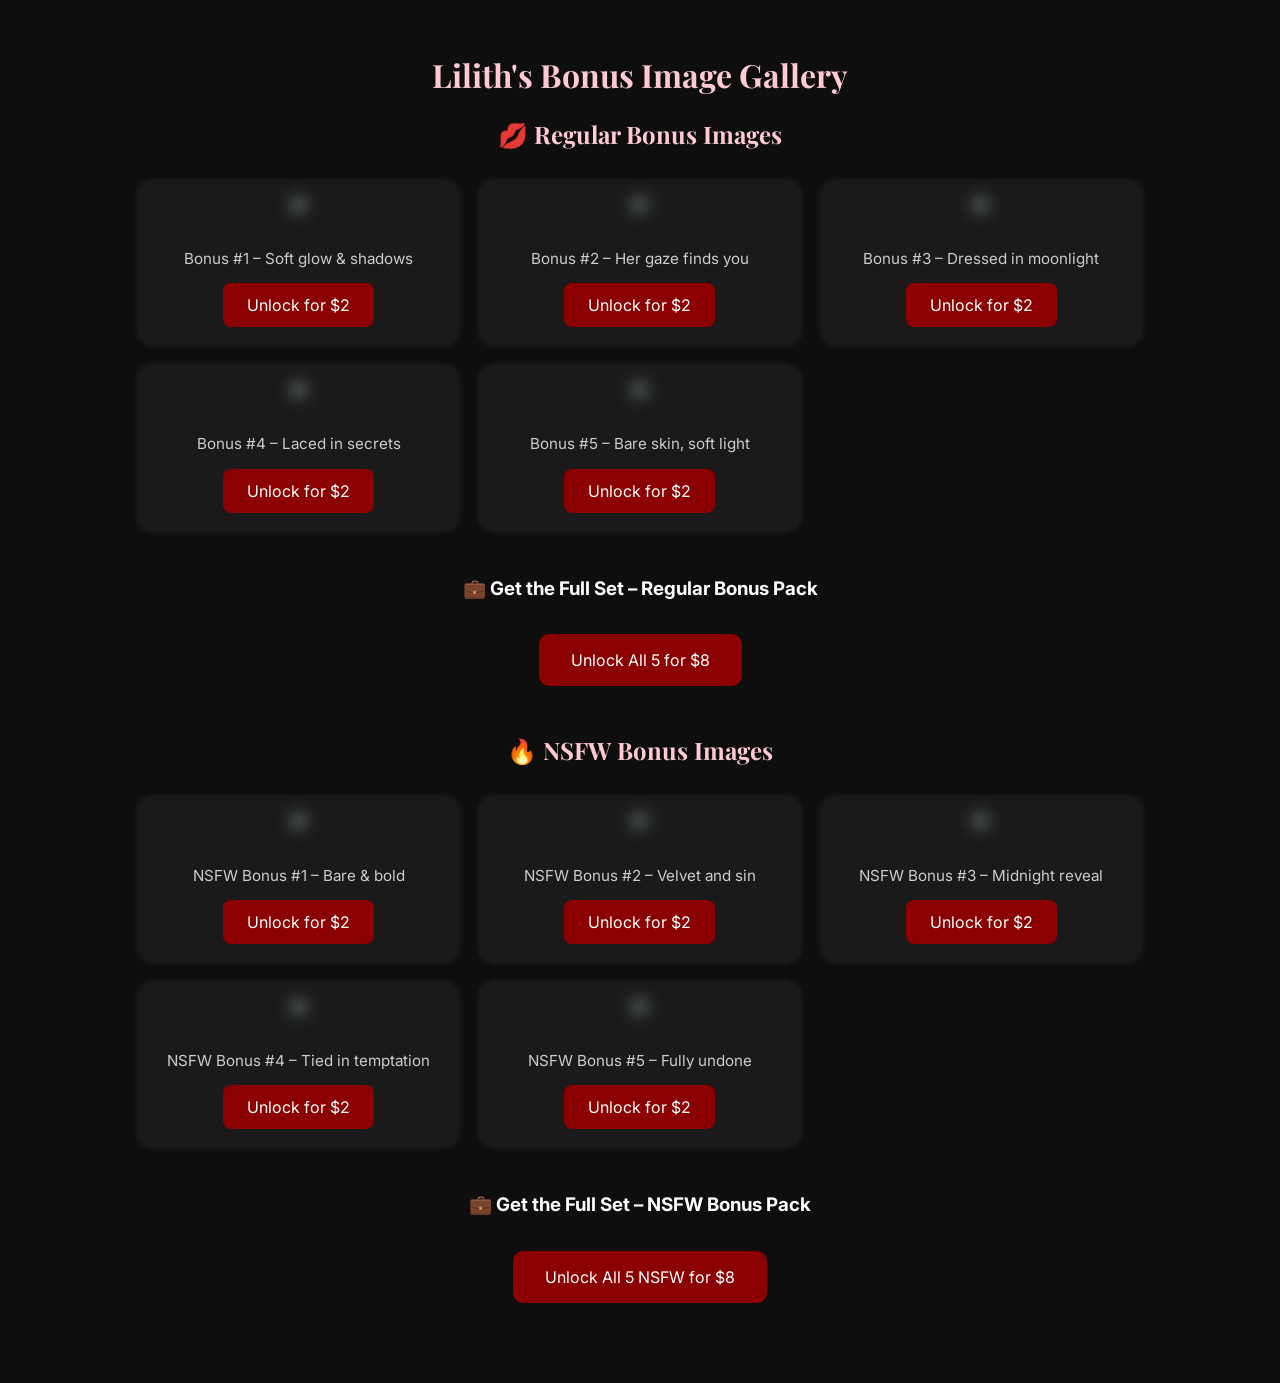
==== bonus-gallery.html @ 1da8d548 "Add files via upload" ====
<!DOCTYPE html>
<html lang="en">
<head>
  <meta charset="UTF-8">
  <meta name="viewport" content="width=device-width, initial-scale=1.0">
  <title>Lilith's Bonus Gallery</title>
  <link href="https://fonts.googleapis.com/css2?family=Playfair+Display&family=Inter&display=swap" rel="stylesheet">
  <style>
    body {
      background-color: #0e0e0e;
      color: #fff;
      font-family: 'Inter', sans-serif;
      padding: 2em;
      max-width: 1000px;
      margin: auto;
    }
    h1, h2 {
      font-family: 'Playfair Display', serif;
      color: #ffcad4;
      text-align: center;
    }
    .gallery-grid {
      display: grid;
      grid-template-columns: repeat(auto-fit, minmax(260px, 1fr));
      gap: 1.5em;
      margin-top: 2em;
    }
    .card {
      background-color: #1a1a1a;
      border-radius: 12px;
      box-shadow: 0 0 10px rgba(255, 202, 212, 0.15);
      overflow: hidden;
      text-align: center;
      padding: 1em;
    }
    .card img {
      width: 100%;
      filter: blur(8px) brightness(0.6);
      border-radius: 8px;
      margin-bottom: 1em;
    }
    .card p {
      font-size: 0.95em;
      color: #ccc;
      margin-bottom: 1em;
    }
    .card a {
      display: inline-block;
      padding: 0.75em 1.5em;
      background-color: #8b0000;
      color: #fff;
      text-decoration: none;
      border-radius: 8px;
    }
    .card a:hover {
      background-color: #a80000;
    }
    .bundle {
      text-align: center;
      margin: 3em 0;
    }
    .bundle a {
      display: inline-block;
      padding: 1em 2em;
      background-color: #8b0000;
      color: #fff;
      border-radius: 10px;
      text-decoration: none;
      margin-top: 1em;
    }
    .bundle a:hover {
      background-color: #a80000;
    }
  </style>
</head>
<body>
  <h1>Lilith's Bonus Image Gallery</h1>

  <h2>💋 Regular Bonus Images</h2>
  <div class="gallery-grid">
    <div class="card"><img src="images/locked-placeholder1.png"><p>Bonus #1 – Soft glow & shadows</p><a href="https://legendarycreations.gumroad.com/l/patlr" target="_blank">Unlock for $2</a></div>
    <div class="card"><img src="images/locked-placeholder2.png"><p>Bonus #2 – Her gaze finds you</p><a href="https://legendarycreations.gumroad.com/l/izino" target="_blank">Unlock for $2</a></div>
    <div class="card"><img src="images/locked-placeholder3.png"><p>Bonus #3 – Dressed in moonlight</p><a href="https://legendarycreations.gumroad.com/l/zzrfo" target="_blank">Unlock for $2</a></div>
    <div class="card"><img src="images/locked-placeholder4.png"><p>Bonus #4 – Laced in secrets</p><a href="https://legendarycreations.gumroad.com/l/tmpnr" target="_blank">Unlock for $2</a></div>
    <div class="card"><img src="images/locked-placeholder5.png"><p>Bonus #5 – Bare skin, soft light</p><a href="https://legendarycreations.gumroad.com/l/aduxx" target="_blank">Unlock for $2</a></div>
  </div>
  <div class="bundle">
    <h3>💼 Get the Full Set – Regular Bonus Pack</h3>
    <a href="https://legendarycreations.gumroad.com/l/fsuktt" target="_blank">Unlock All 5 for $8</a>
  </div>

  <h2>🔥 NSFW Bonus Images</h2>
  <div class="gallery-grid">
    <div class="card"><img src="images/locked-placeholder6.png"><p>NSFW Bonus #1 – Bare & bold</p><a href="https://legendarycreations.gumroad.com/l/qcyli" target="_blank">Unlock for $2</a></div>
    <div class="card"><img src="images/locked-placeholder7.png"><p>NSFW Bonus #2 – Velvet and sin</p><a href="https://legendarycreations.gumroad.com/l/pcwkoe" target="_blank">Unlock for $2</a></div>
    <div class="card"><img src="images/locked-placeholder8.png"><p>NSFW Bonus #3 – Midnight reveal</p><a href="https://legendarycreations.gumroad.com/l/zunuwo" target="_blank">Unlock for $2</a></div>
    <div class="card"><img src="images/locked-placeholder9.png"><p>NSFW Bonus #4 – Tied in temptation</p><a href="https://legendarycreations.gumroad.com/l/yknmx" target="_blank">Unlock for $2</a></div>
    <div class="card"><img src="images/locked-placeholder10.png"><p>NSFW Bonus #5 – Fully undone</p><a href="https://legendarycreations.gumroad.com/l/hmxrg" target="_blank">Unlock for $2</a></div>
  </div>
  <div class="bundle">
    <h3>💼 Get the Full Set – NSFW Bonus Pack</h3>
    <a href="https://legendarycreations.gumroad.com/l/zfddmr" target="_blank">Unlock All 5 NSFW for $8</a>
  </div>
</body>
</html>
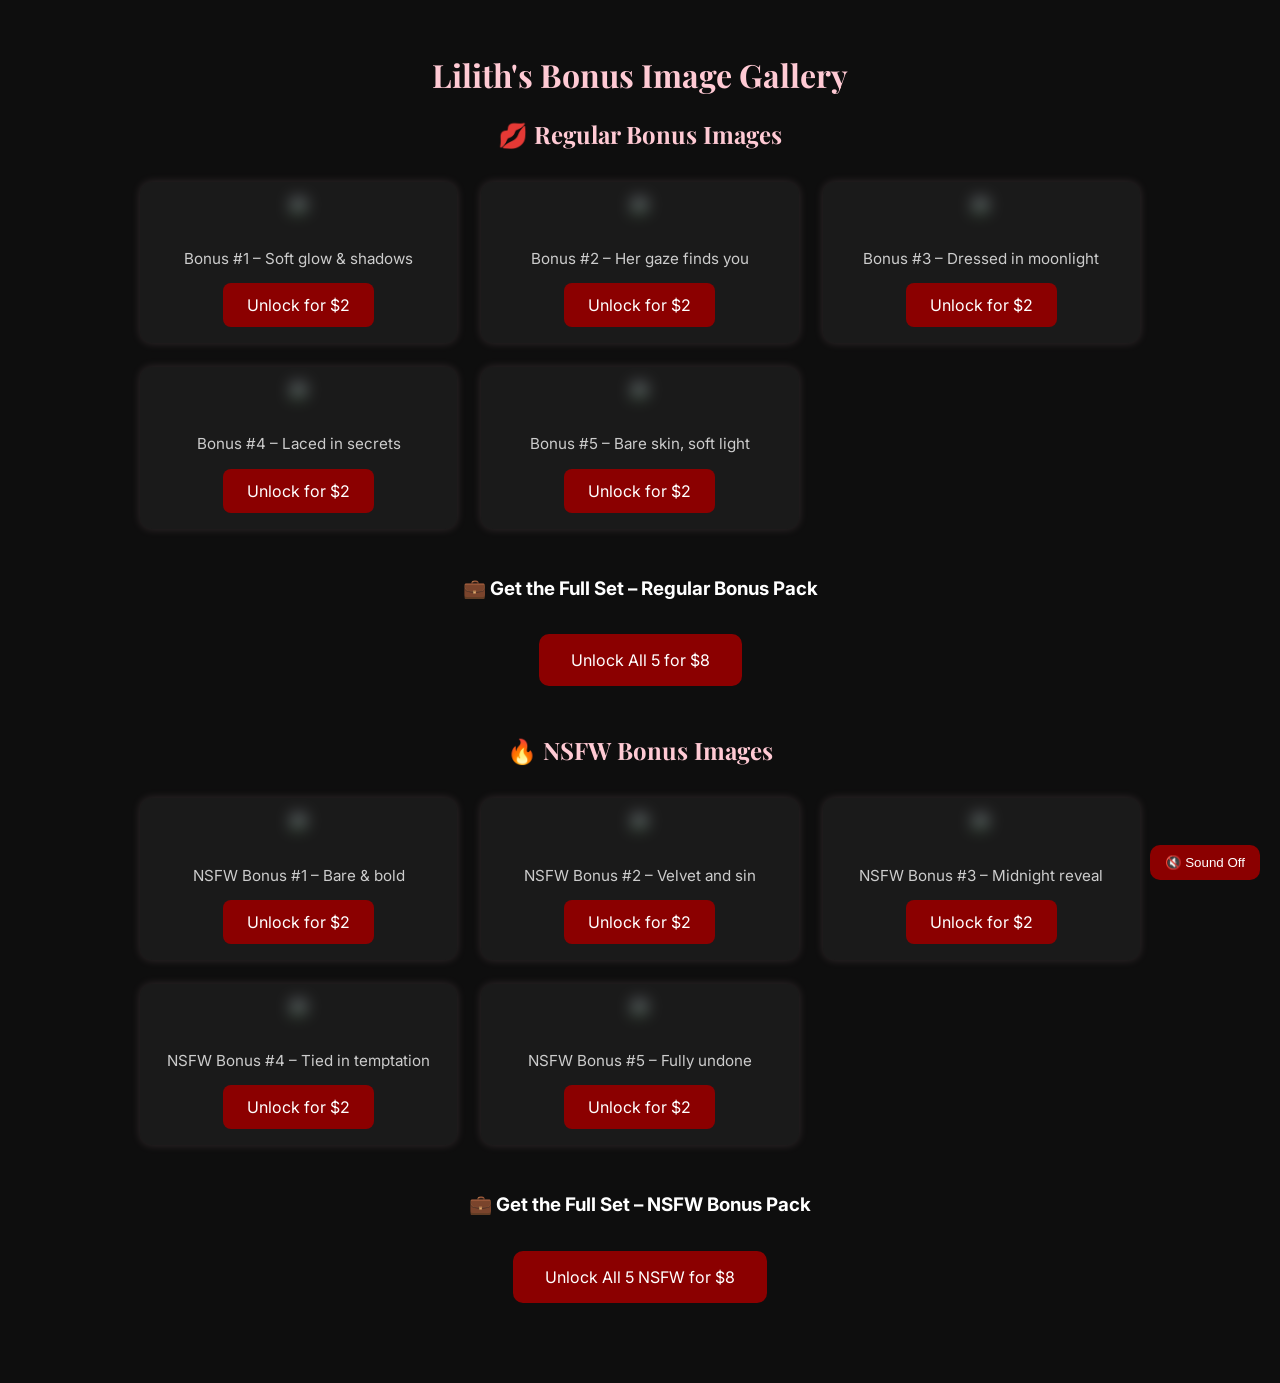
==== commit a6b8b48b: "Update bonus-gallery.html" ====
--- a/bonus-gallery.html
+++ b/bonus-gallery.html
@@ -71,9 +71,30 @@
     .bundle a:hover {
       background-color: #a80000;
     }
+    #toggleAudio {
+      position: fixed;
+      bottom: 20px;
+      right: 20px;
+      z-index: 999;
+      background: #8b0000;
+      color: #fff;
+      border: none;
+      padding: 10px 15px;
+      border-radius: 10px;
+      cursor: pointer;
+    }
+    #toggleAudio:hover {
+      background: #a80000;
+    }
   </style>
 </head>
 <body>
+  <audio id="ambientAudio" loop autoplay>
+    <source src="audio/audiolilith-ambient.mp3" type="audio/mpeg">
+    Your browser does not support the audio element.
+  </audio>
+  <button id="toggleAudio">🔇 Sound Off</button>
+
   <h1>Lilith's Bonus Image Gallery</h1>
 
   <h2>💋 Regular Bonus Images</h2>
@@ -101,5 +122,22 @@
     <h3>💼 Get the Full Set – NSFW Bonus Pack</h3>
     <a href="https://legendarycreations.gumroad.com/l/zfddmr" target="_blank">Unlock All 5 NSFW for $8</a>
   </div>
+
+  <script>
+    const audio = document.getElementById('ambientAudio');
+    const toggle = document.getElementById('toggleAudio');
+
+    toggle.addEventListener('click', () => {
+      if (audio.paused) {
+        audio.play();
+        toggle.innerHTML = '🔇 Sound Off';
+      } else {
+        audio.pause();
+        toggle.innerHTML = '🔊 Sound On';
+      }
+    });
+  </script>
 </body>
 </html>
+
+ 
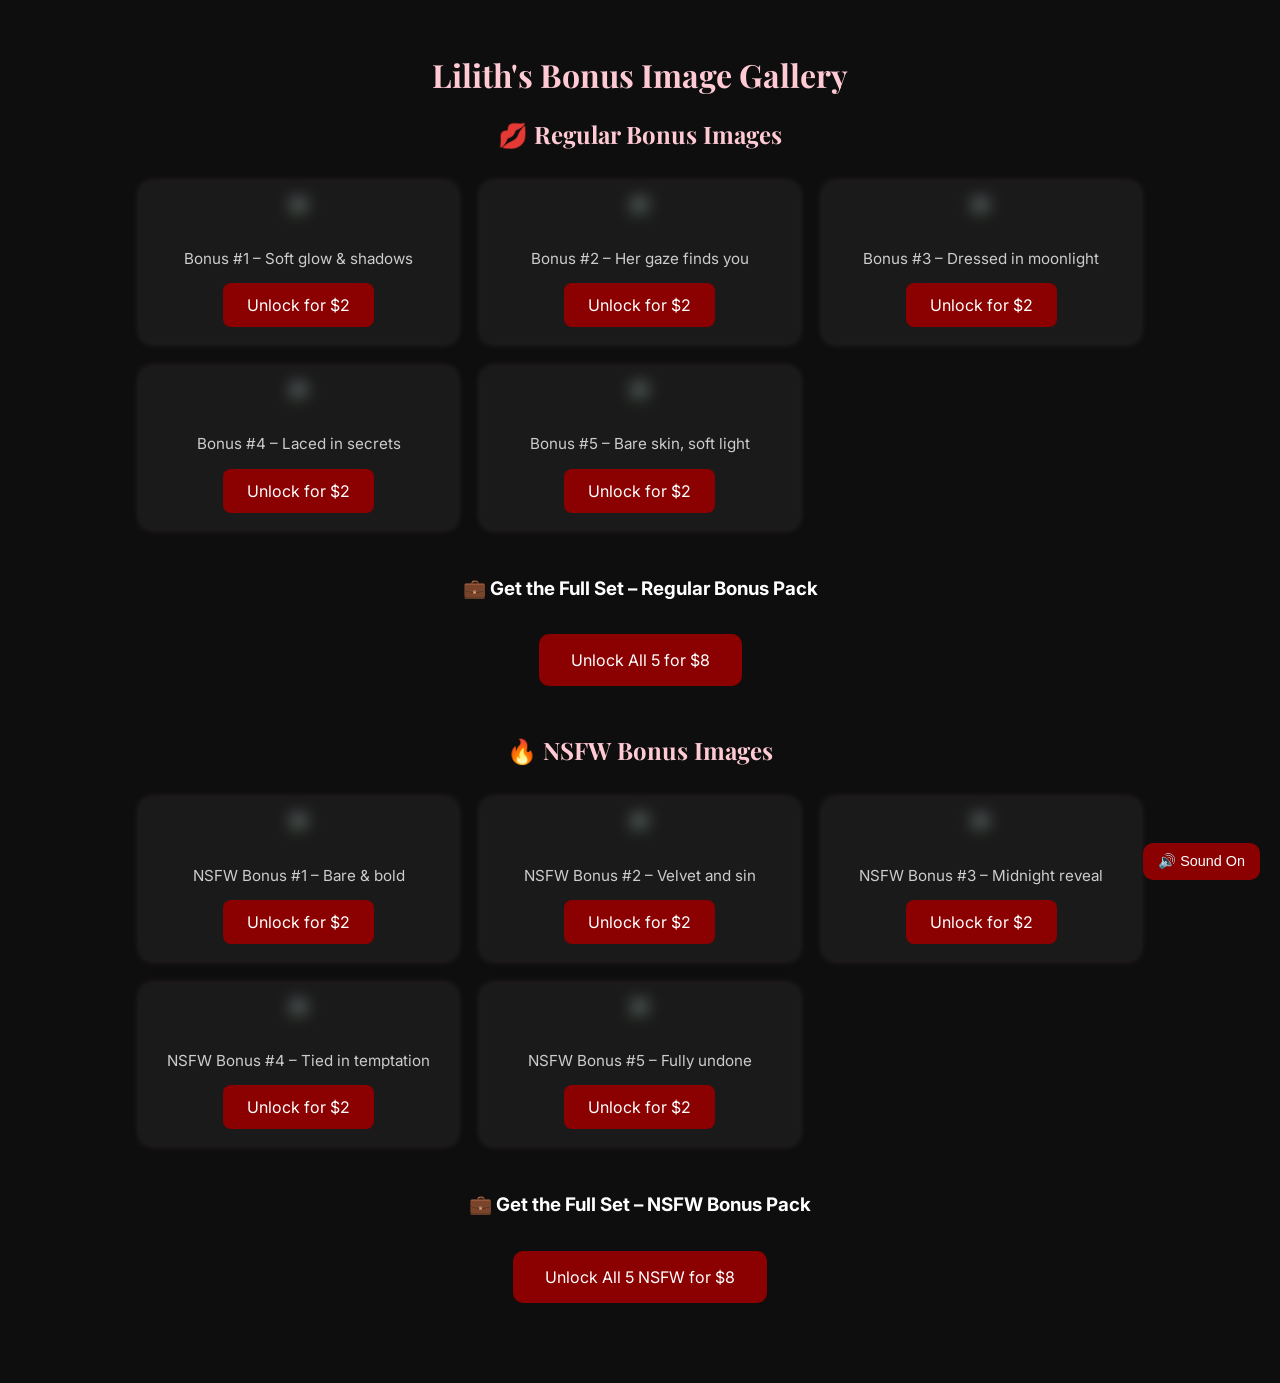
==== commit bb4d3374: "Update bonus-gallery.html" ====
--- a/bonus-gallery.html
+++ b/bonus-gallery.html
@@ -82,6 +82,7 @@
       padding: 10px 15px;
       border-radius: 10px;
       cursor: pointer;
+      font-size: 0.9em;
     }
     #toggleAudio:hover {
       background: #a80000;
@@ -89,11 +90,11 @@
   </style>
 </head>
 <body>
-  <audio id="ambientAudio" loop autoplay>
+  <audio id="ambientAudio" loop autoplay muted>
     <source src="audio/audiolilith-ambient.mp3" type="audio/mpeg">
     Your browser does not support the audio element.
   </audio>
-  <button id="toggleAudio">🔇 Sound Off</button>
+  <button id="toggleAudio">🔊 Sound On</button>
 
   <h1>Lilith's Bonus Image Gallery</h1>
 
@@ -126,15 +127,36 @@
   <script>
     const audio = document.getElementById('ambientAudio');
     const toggle = document.getElementById('toggleAudio');
+    const hoverSound = new Audio("audio/hover-sound.mp3");
+    const clickSound = new Audio("audio/click-sound.mp3");
+
+    window.addEventListener('click', () => {
+      if (audio.muted) {
+        audio.muted = false;
+        audio.play();
+        toggle.textContent = '🔇 Sound Off';
+      }
+    }, { once: true });
 
     toggle.addEventListener('click', () => {
       if (audio.paused) {
         audio.play();
-        toggle.innerHTML = '🔇 Sound Off';
+        toggle.textContent = '🔇 Sound Off';
       } else {
         audio.pause();
-        toggle.innerHTML = '🔊 Sound On';
+        toggle.textContent = '🔊 Sound On';
       }
+    });
+
+    document.querySelectorAll('a, button, .card').forEach(el => {
+      el.addEventListener('mouseenter', () => {
+        hoverSound.currentTime = 0;
+        hoverSound.play();
+      });
+      el.addEventListener('click', () => {
+        clickSound.currentTime = 0;
+        clickSound.play();
+      });
     });
   </script>
 </body>
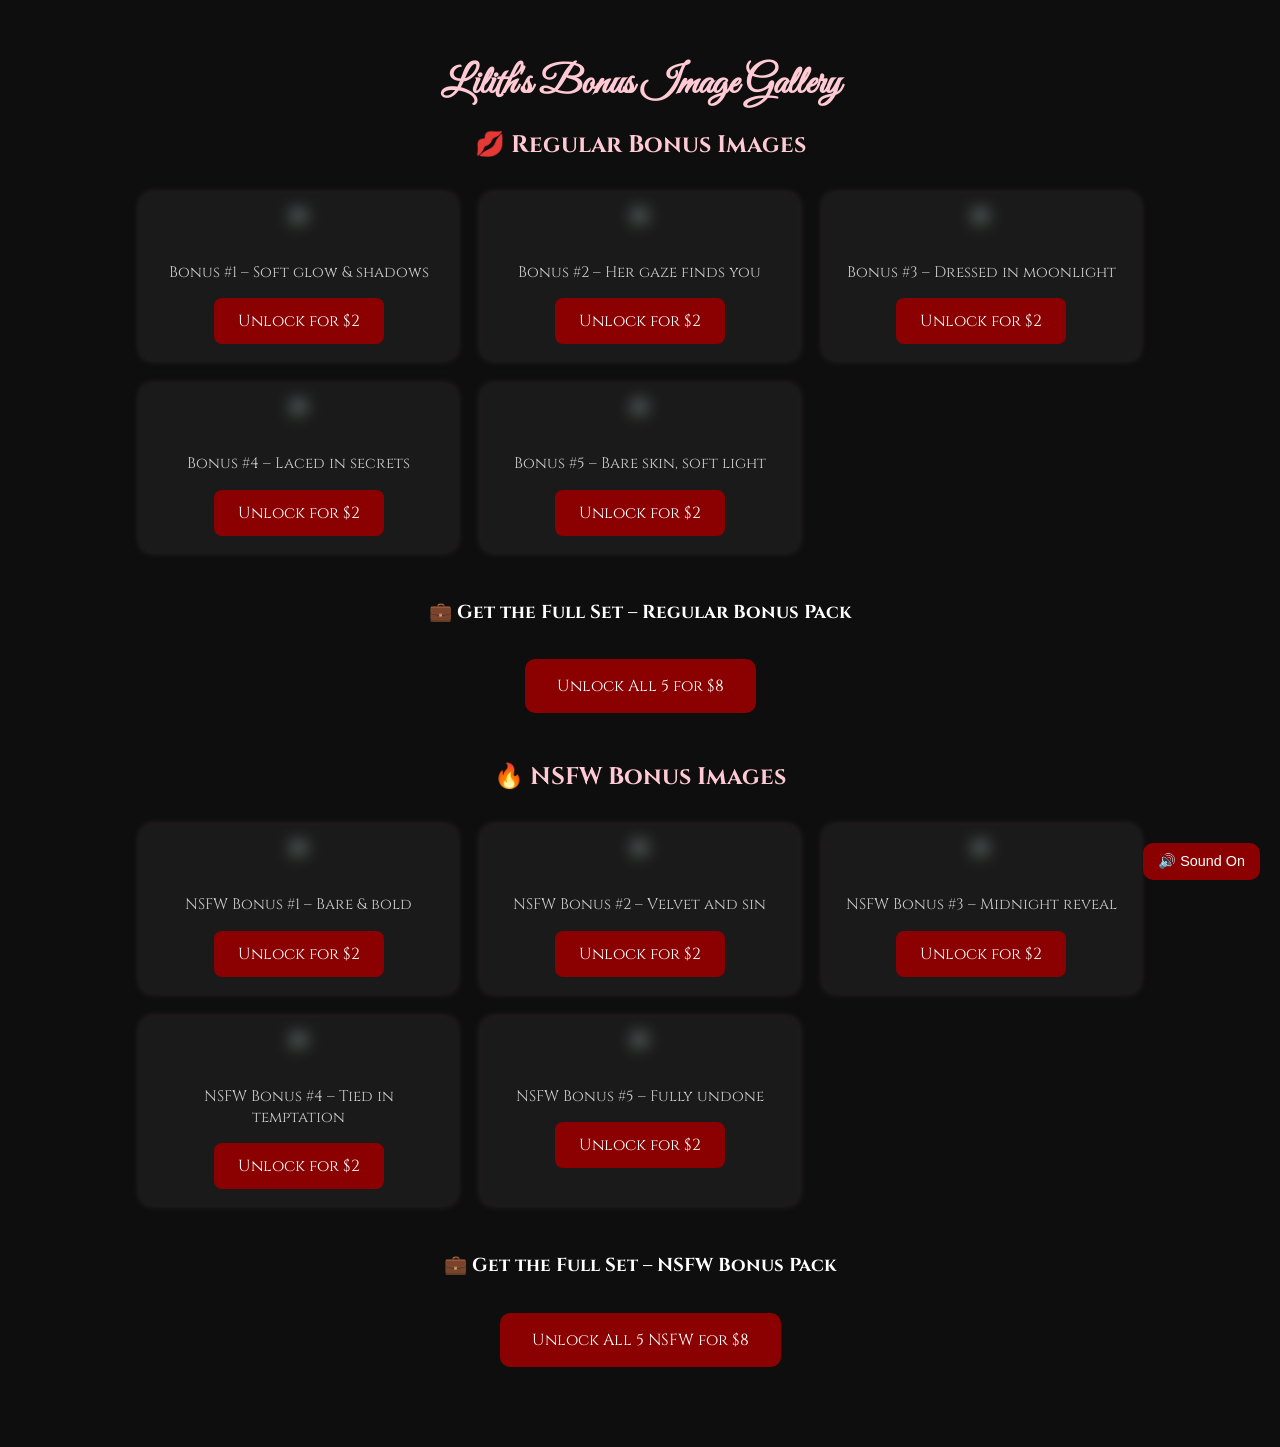
==== commit d2eb118a: "Update bonus-gallery.html" ====
--- a/bonus-gallery.html
+++ b/bonus-gallery.html
@@ -4,18 +4,25 @@
   <meta charset="UTF-8">
   <meta name="viewport" content="width=device-width, initial-scale=1.0">
   <title>Lilith's Bonus Gallery</title>
-  <link href="https://fonts.googleapis.com/css2?family=Playfair+Display&family=Inter&display=swap" rel="stylesheet">
+  <link href="https://fonts.googleapis.com/css2?family=Playfair+Display&family=Inter&family=Cinzel&family=Great+Vibes&display=swap" rel="stylesheet">
   <style>
     body {
       background-color: #0e0e0e;
       color: #fff;
-      font-family: 'Inter', sans-serif;
+      font-family: 'Cinzel', serif;
       padding: 2em;
       max-width: 1000px;
       margin: auto;
     }
-    h1, h2 {
-      font-family: 'Playfair Display', serif;
+    h1 {
+      font-family: 'Great Vibes', cursive;
+      font-size: 2.5em;
+      color: #ffcad4;
+      text-align: center;
+      margin-bottom: 0.5em;
+    }
+    h2 {
+      font-family: 'Cinzel', serif;
       color: #ffcad4;
       text-align: center;
     }
@@ -161,5 +168,3 @@
   </script>
 </body>
 </html>
-
- 
